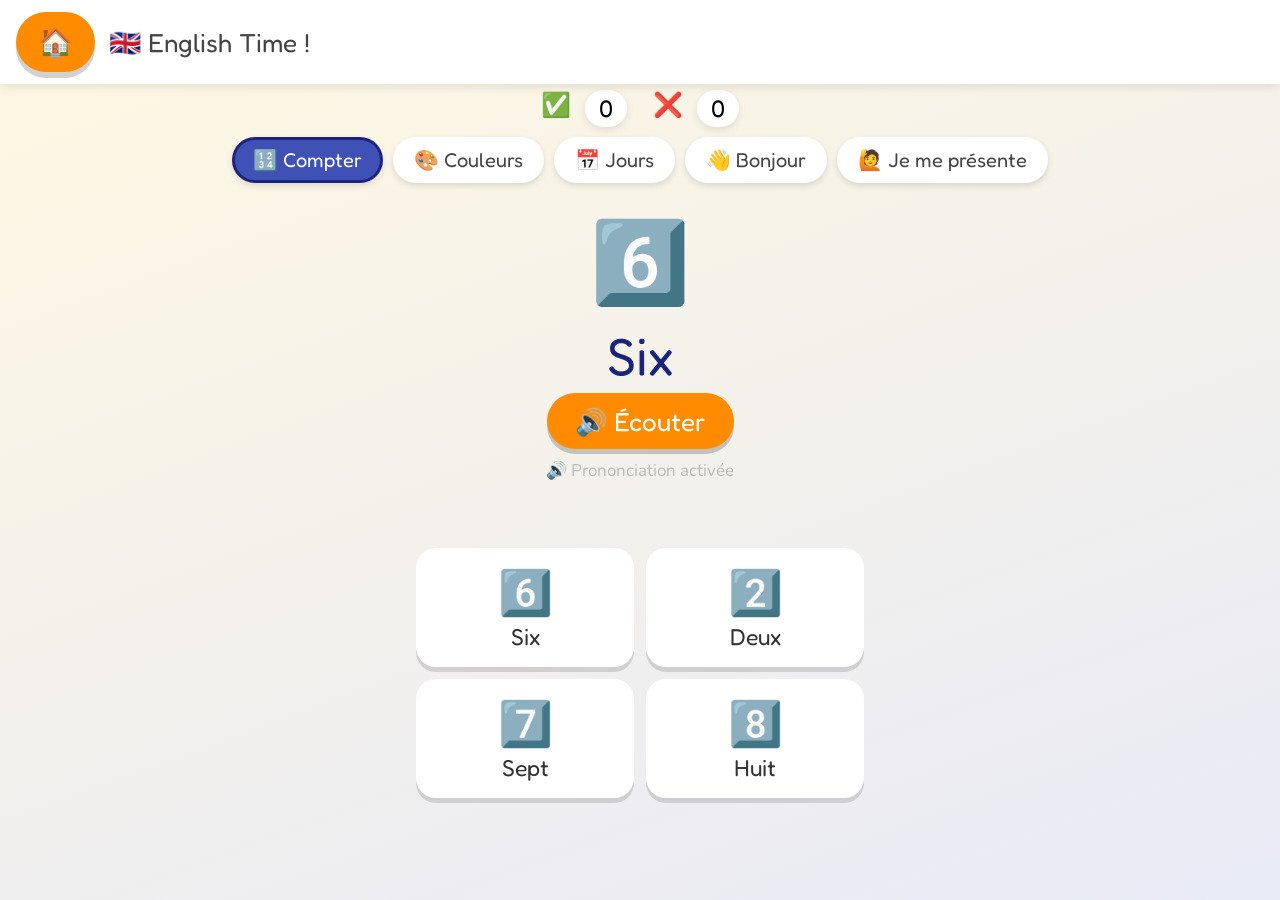
==== jeu-anglais.html @ 3a07f185 "Upload du jeu" ====
<!DOCTYPE html>
<html lang="fr">
<head>
  <meta charset="UTF-8" />
  <meta name="viewport" content="width=device-width, initial-scale=1.0, user-scalable=no" />
  <title>🇬🇧 Apprendre l'anglais</title>
  <link rel="stylesheet" href="style.css" />
  <style>
    body { background: linear-gradient(160deg, #FFF8E1, #E8EAF6); min-height: 100vh; }

    /* ---- Sélecteur de thème ---- */
    #theme-selector {
      display: flex;
      flex-wrap: wrap;
      justify-content: center;
      gap: 10px;
      padding: 10px 14px;
    }

    .theme-btn {
      border: 3px solid transparent;
      border-radius: 50px;
      padding: 8px 18px;
      background: white;
      font-family: 'Fredoka One', cursive;
      font-size: 1rem;
      cursor: pointer;
      box-shadow: 0 3px 6px rgba(0,0,0,.12);
      color: #444;
      transition: transform .12s, box-shadow .12s;
    }

    .theme-btn:active  { transform: scale(.95); box-shadow: 0 1px 3px rgba(0,0,0,.12); }
    .theme-btn.active  { background: #3F51B5; color: white; border-color: #1A237E; }

    /* ---- Mot / phrase à apprendre ---- */
    #word-display {
      text-align: center;
      padding: 10px 16px 4px;
    }

    #word-english {
      font-family: 'Fredoka One', cursive;
      font-size: 2.6rem;
      color: #1A237E;
      display: block;
    }

    #word-french {
      font-size: 1.1rem;
      color: #888;
      display: block;
      margin-top: 2px;
    }

    #word-emoji {
      font-size: 4rem;
      display: block;
      margin: 6px 0;
      animation: bounce 2s infinite;
    }

    /* ---- Bouton de prononciation ---- */
    #btn-speak {
      display: block;
      margin: 0 auto 8px;
      background: #3F51B5;
      color: white;
      border: none;
      border-radius: 50px;
      padding: 12px 28px;
      font-family: 'Fredoka One', cursive;
      font-size: 1.3rem;
      cursor: pointer;
      box-shadow: 0 5px 0 rgba(0,0,0,.2);
      transition: transform .12s, box-shadow .12s;
      min-height: 56px;
    }
    #btn-speak:active {
      transform: translateY(4px);
      box-shadow: 0 1px 0 rgba(0,0,0,.2);
    }
    #btn-speak.speaking { background: #FF8C00; }

    /* ---- Grille de réponses ---- */
    #answers {
      display: grid;
      grid-template-columns: repeat(2, 1fr);
      gap: 12px;
      padding: 8px 16px 24px;
      max-width: 480px;
      margin: 0 auto;
    }

    .ans-btn {
      border: 3px solid transparent;
      border-radius: 20px;
      background: white;
      box-shadow: 0 5px 0 rgba(0,0,0,.13);
      cursor: pointer;
      padding: 14px 8px;
      font-family: 'Fredoka One', cursive;
      font-size: 1.15rem;
      color: #333;
      display: flex;
      flex-direction: column;
      align-items: center;
      gap: 4px;
      min-height: 100px;
      transition: transform .12s, box-shadow .12s;
    }
    .ans-btn:active {
      transform: translateY(4px);
      box-shadow: 0 1px 0 rgba(0,0,0,.13);
    }
    .ans-btn .ans-emoji { font-size: 2.2rem; }
    .ans-btn.correct { background: #C8E6C9; border-color: #4CAF50; }
    .ans-btn.wrong   { background: #FFCDD2; border-color: #FF4B4B; }

    /* ---- Score ---- */
    #score-zone {
      display: flex;
      justify-content: center;
      gap: 14px;
      font-family: 'Fredoka One', cursive;
      font-size: 1.2rem;
      padding: 6px 16px 0;
    }
    #score-zone span {
      background: white;
      border-radius: 50px;
      padding: 4px 14px;
      box-shadow: 0 3px 8px rgba(0,0,0,.1);
    }

    /* ---- Feedback ---- */
    #feedback {
      text-align: center;
      font-family: 'Fredoka One', cursive;
      font-size: 1.8rem;
      min-height: 52px;
      padding: 4px;
    }

    /* ---- Info SpeechSynthesis ---- */
    #speech-info {
      text-align: center;
      font-size: .85rem;
      color: #bbb;
      padding: 2px 16px 6px;
    }
  </style>
</head>
<body>

  <nav class="nav-bar">
    <a href="index.html" class="btn-home" aria-label="Retour au menu">🏠</a>
    <span class="nav-title">🇬🇧 English Time !</span>
  </nav>

  <!-- Score -->
  <div id="score-zone">
    ✅ <span id="good">0</span> &nbsp; ❌ <span id="bad">0</span>
  </div>

  <!-- Sélecteur de thème -->
  <div id="theme-selector" role="group" aria-label="Choisir un thème"></div>

  <!-- Affichage du mot à apprendre -->
  <div id="word-display">
    <span id="word-emoji" aria-hidden="true"></span>
    <span id="word-english" aria-live="polite"></span>
    <span id="word-french"></span>
  </div>

  <!-- Bouton prononcer -->
  <button id="btn-speak">🔊 Écouter</button>
  <p id="speech-info"></p>

  <!-- Feedback -->
  <div id="feedback" aria-live="polite"></div>

  <!-- Réponses -->
  <div id="answers" role="group" aria-label="Choisir la bonne réponse"></div>

  <script>
    /* ============================================================
       Jeu : Apprendre l'anglais
       ============================================================
       Thèmes disponibles :
         1. Compter (numbers)
         2. Couleurs (colors)
         3. Jours de la semaine (days)
         4. Salutations (greetings)
         5. Se présenter (introductions)

       Fonctionnement :
         - On affiche le mot EN anglais avec son emoji
         - On propose 4 traductions françaises
         - L'enfant doit choisir la bonne traduction
         - Le mot est prononcé en anglais via SpeechSynthesis
       ============================================================ */

    const THEMES = {
      numbers: {
        label: '🔢 Compter',
        items: [
          { en: 'One',   fr: 'Un',    emoji: '1️⃣' },
          { en: 'Two',   fr: 'Deux',  emoji: '2️⃣' },
          { en: 'Three', fr: 'Trois', emoji: '3️⃣' },
          { en: 'Four',  fr: 'Quatre',emoji: '4️⃣' },
          { en: 'Five',  fr: 'Cinq',  emoji: '5️⃣' },
          { en: 'Six',   fr: 'Six',   emoji: '6️⃣' },
          { en: 'Seven', fr: 'Sept',  emoji: '7️⃣' },
          { en: 'Eight', fr: 'Huit',  emoji: '8️⃣' },
          { en: 'Nine',  fr: 'Neuf',  emoji: '9️⃣' },
          { en: 'Ten',   fr: 'Dix',   emoji: '🔟' },
        ]
      },
      colors: {
        label: '🎨 Couleurs',
        items: [
          { en: 'Red',    fr: 'Rouge',  emoji: '🔴' },
          { en: 'Blue',   fr: 'Bleu',   emoji: '🔵' },
          { en: 'Yellow', fr: 'Jaune',  emoji: '🟡' },
          { en: 'Green',  fr: 'Vert',   emoji: '🟢' },
          { en: 'Orange', fr: 'Orange', emoji: '🟠' },
          { en: 'Purple', fr: 'Violet', emoji: '🟣' },
          { en: 'Pink',   fr: 'Rose',   emoji: '🩷' },
          { en: 'White',  fr: 'Blanc',  emoji: '⚪' },
          { en: 'Black',  fr: 'Noir',   emoji: '⚫' },
        ]
      },
      days: {
        label: '📅 Jours',
        items: [
          { en: 'Monday',    fr: 'Lundi',    emoji: '📅' },
          { en: 'Tuesday',   fr: 'Mardi',    emoji: '📅' },
          { en: 'Wednesday', fr: 'Mercredi', emoji: '📅' },
          { en: 'Thursday',  fr: 'Jeudi',    emoji: '📅' },
          { en: 'Friday',    fr: 'Vendredi', emoji: '🎉' },
          { en: 'Saturday',  fr: 'Samedi',   emoji: '🌟' },
          { en: 'Sunday',    fr: 'Dimanche', emoji: '☀️' },
        ]
      },
      greetings: {
        label: '👋 Bonjour',
        items: [
          { en: 'Hello',         fr: 'Bonjour',    emoji: '👋' },
          { en: 'Good morning',  fr: 'Bonjour (matin)', emoji: '🌅' },
          { en: 'Good night',    fr: 'Bonne nuit', emoji: '🌙' },
          { en: 'Goodbye',       fr: 'Au revoir',  emoji: '👋' },
          { en: 'How are you?',  fr: 'Comment vas-tu ?', emoji: '😊' },
          { en: 'Very well',     fr: 'Très bien',  emoji: '😄' },
          { en: 'Thank you',     fr: 'Merci',      emoji: '🙏' },
          { en: 'Please',        fr: 'S\'il te plaît', emoji: '✨' },
        ]
      },
      intro: {
        label: '🙋 Je me présente',
        items: [
          { en: 'My name is…',  fr: 'Je m\'appelle…', emoji: '🙋' },
          { en: 'I am …',       fr: 'J\'ai … ans',    emoji: '🎂' },
          { en: 'I like…',      fr: 'J\'aime…',       emoji: '❤️' },
          { en: 'I live in…',   fr: 'J\'habite à…',   emoji: '🏠' },
          { en: 'I am happy',   fr: 'Je suis heureux',emoji: '😄' },
          { en: 'I am sad',     fr: 'Je suis triste', emoji: '😢' },
          { en: 'Yes',          fr: 'Oui',            emoji: '✅' },
          { en: 'No',           fr: 'Non',            emoji: '❌' },
        ]
      }
    };

    /* ---- Paramètres globaux ---- */
    let currentTheme  = 'numbers';
    let currentItem   = null;
    let goodCount     = 0, badCount = 0;
    let locked        = false;
    let speechEnabled = false;
    let engVoice      = null;

    /* ---- Éléments DOM ---- */
    const themeSelEl   = document.getElementById('theme-selector');
    const emojiEl      = document.getElementById('word-emoji');
    const englishEl    = document.getElementById('word-english');
    const frenchEl     = document.getElementById('word-french');
    const speakBtn     = document.getElementById('btn-speak');
    const answersEl    = document.getElementById('answers');
    const feedbackEl   = document.getElementById('feedback');
    const goodEl       = document.getElementById('good');
    const badEl        = document.getElementById('bad');
    const speechInfoEl = document.getElementById('speech-info');

    /* ============================================================
       SpeechSynthesis
       ============================================================ */
    function initSpeech() {
      if (!window.speechSynthesis) {
        speechInfoEl.textContent = '(Synthèse vocale non disponible sur cet appareil)';
        return;
      }
      function loadVoices() {
        const voices = window.speechSynthesis.getVoices();
        // Cherche une voix anglaise (en-GB en priorité, sinon en-US)
        engVoice = voices.find(v => v.lang === 'en-GB')
                || voices.find(v => v.lang.startsWith('en-'))
                || null;
        speechEnabled = true;
        speechInfoEl.textContent = engVoice
          ? '🔊 Appuie sur le bouton pour entendre le mot en anglais !'
          : '🔊 Prononciation activée';
      }
      if (window.speechSynthesis.getVoices().length > 0) {
        loadVoices();
      } else {
        window.speechSynthesis.onvoiceschanged = loadVoices;
      }
    }

    /* Prononce un texte en anglais */
    function speak(text) {
      if (!speechEnabled || !window.speechSynthesis) return;
      window.speechSynthesis.cancel();
      const utter = new SpeechSynthesisUtterance(text);
      utter.lang = 'en-GB';
      utter.rate = 0.85;   // légèrement plus lent pour les enfants
      utter.pitch = 1.1;   // voix légèrement aiguë, enfantine
      if (engVoice) utter.voice = engVoice;
      speakBtn.classList.add('speaking');
      utter.onend = () => speakBtn.classList.remove('speaking');
      window.speechSynthesis.speak(utter);
    }

    /* Son de succès (bip aigü) via AudioContext */
    function playSuccess() {
      try {
        const ctx = new (window.AudioContext || window.webkitAudioContext)();
        const notes = [523, 659, 784, 1046]; // Do Mi Sol Do (octave +)
        notes.forEach((freq, i) => {
          const osc = ctx.createOscillator();
          const gain = ctx.createGain();
          osc.connect(gain); gain.connect(ctx.destination);
          osc.type = 'sine';
          osc.frequency.value = freq;
          gain.gain.setValueAtTime(0.3, ctx.currentTime + i * 0.12);
          gain.gain.exponentialRampToValueAtTime(0.001, ctx.currentTime + i * 0.12 + 0.2);
          osc.start(ctx.currentTime + i * 0.12);
          osc.stop (ctx.currentTime + i * 0.12 + 0.2);
        });
      } catch(e) { /* Son non disponible — silencieux */ }
    }

    /* Son d'erreur (bip grave) */
    function playError() {
      try {
        const ctx = new (window.AudioContext || window.webkitAudioContext)();
        const osc  = ctx.createOscillator();
        const gain = ctx.createGain();
        osc.connect(gain); gain.connect(ctx.destination);
        osc.type = 'sawtooth';
        osc.frequency.value = 180;
        gain.gain.setValueAtTime(0.25, ctx.currentTime);
        gain.gain.exponentialRampToValueAtTime(0.001, ctx.currentTime + 0.4);
        osc.start(ctx.currentTime);
        osc.stop (ctx.currentTime + 0.4);
      } catch(e) {}
    }

    /* ============================================================
       Interface thèmes
       ============================================================ */
    function buildThemeSelector() {
      themeSelEl.innerHTML = '';
      Object.entries(THEMES).forEach(([key, theme]) => {
        const btn = document.createElement('button');
        btn.className = 'theme-btn' + (key === currentTheme ? ' active' : '');
        btn.textContent = theme.label;

        function selectTheme(e) {
          e.preventDefault();
          currentTheme = key;
          themeSelEl.querySelectorAll('.theme-btn').forEach(b => b.classList.remove('active'));
          btn.classList.add('active');
          newRound();
        }
        btn.addEventListener('click',      selectTheme, { passive: false });
        btn.addEventListener('touchstart', selectTheme, { passive: false });
        themeSelEl.appendChild(btn);
      });
    }

    /* ============================================================
       Logique du jeu
       ============================================================ */
    function shuffle(arr) {
      const a = [...arr]; for (let i = a.length-1; i>0; i--) { const j = Math.floor(Math.random()*(i+1)); [a[i],a[j]]=[a[j],a[i]]; } return a;
    }

    function newRound() {
      locked = false;
      feedbackEl.textContent = '';
      answersEl.innerHTML = '';

      const items = THEMES[currentTheme].items;

      // Sélectionne l'item cible
      currentItem = items[Math.floor(Math.random() * items.length)];

      // Affiche le mot anglais et son emoji
      emojiEl.textContent    = currentItem.emoji;
      englishEl.textContent  = currentItem.en;
      frenchEl.textContent   = ''; // caché — c'est la réponse à trouver

      // Prononce automatiquement le mot
      setTimeout(() => speak(currentItem.en), 400);

      // Construit les 4 réponses (traductions françaises)
      const wrong = items.filter(i => i.fr !== currentItem.fr);
      const shuffledWrong = shuffle(wrong).slice(0, 3);
      const choices = shuffle([currentItem, ...shuffledWrong]);

      choices.forEach(item => {
        const btn = document.createElement('button');
        btn.className = 'ans-btn';
        btn.innerHTML = `<span class="ans-emoji">${item.emoji}</span><span>${item.fr}</span>`;
        btn.setAttribute('aria-label', item.fr);
        btn.style.animationDelay = '0s';

        function pick(e) {
          e.preventDefault();
          if (locked) return;
          locked = true;
          answersEl.querySelectorAll('.ans-btn').forEach(b => b.disabled = true);

          // Révèle la traduction sous le mot anglais
          frenchEl.textContent = '= ' + currentItem.fr;

          if (item.fr === currentItem.fr) {
            goodCount++;
            goodEl.textContent = goodCount;
            btn.classList.add('correct');
            playSuccess();
            speak(currentItem.en); // répète le mot
            const msgs = ['🌟 Bravo !', '✨ Super !', '🎉 Excellent !', '👏 Well done !'];
            feedbackEl.textContent = msgs[Math.floor(Math.random() * msgs.length)];
            feedbackEl.style.color = '#4CAF50';
            setTimeout(newRound, 2000);
          } else {
            badCount++;
            badEl.textContent = badCount;
            btn.classList.add('wrong');
            playError();
            feedbackEl.textContent = '❌ Non ! La bonne réponse est : ' + currentItem.fr;
            feedbackEl.style.color = '#FF4B4B';
            // Surligne la bonne réponse
            answersEl.querySelectorAll('.ans-btn').forEach(b => {
              const label = b.getAttribute('aria-label');
              if (label === currentItem.fr) b.classList.add('correct');
            });
            setTimeout(newRound, 2200);
          }
        }

        btn.addEventListener('click',      pick, { passive: false });
        btn.addEventListener('touchstart', pick, { passive: false });
        answersEl.appendChild(btn);
      });
    }

    /* Bouton "Écouter" */
    speakBtn.addEventListener('click', () => speak(currentItem ? currentItem.en : ''));
    speakBtn.addEventListener('touchstart', e => { e.preventDefault(); speak(currentItem ? currentItem.en : ''); }, { passive: false });

    /* ---- Démarrage ---- */
    initSpeech();
    buildThemeSelector();
    newRound();
  </script>
</body>
</html>
---- style.css ----
/* ============================================================
   style.css — Feuille de style commune
   Site de mini-jeux éducatifs pour enfants 3-5 ans
   Design : mobile-first, coloré, amusant
   ============================================================ */

/* --- Importation de la police arrondie Google Fonts --- */
@import url('https://fonts.googleapis.com/css2?family=Fredoka+One&family=Nunito:wght@400;700;900&display=swap');

/* ---- Variables CSS globales ---- */
:root {
  --col-red:     #FF4B4B;
  --col-orange:  #FF8C00;
  --col-yellow:  #FFD700;
  --col-green:   #4CAF50;
  --col-blue:    #2196F3;
  --col-purple:  #9C27B0;
  --col-pink:    #FF69B4;
  --col-teal:    #00BCD4;

  --bg-main:     #FFF9F0;
  --shadow:      0 6px 0 rgba(0,0,0,.18);
  --radius:      20px;
  --radius-btn:  50px;

  /* Taille de police de base (mobile) */
  font-size: 18px;
}

/* ---- Reset minimal ---- */
*, *::before, *::after {
  box-sizing: border-box;
  margin: 0;
  padding: 0;
  -webkit-tap-highlight-color: transparent; /* supprime le flash bleu sur mobile */
}

body {
  font-family: 'Nunito', sans-serif;
  background-color: var(--bg-main);
  min-height: 100vh;
  overflow-x: hidden;
  /* Fond avec motif de points subtils */
  background-image: radial-gradient(circle, #e8e0d5 1px, transparent 1px);
  background-size: 28px 28px;
}

/* ---- Barre de navigation (bouton maison) ---- */
.nav-bar {
  display: flex;
  align-items: center;
  padding: 12px 16px;
  background: white;
  box-shadow: 0 3px 10px rgba(0,0,0,.1);
  position: sticky;
  top: 0;
  z-index: 100;
}

.btn-home {
  display: inline-flex;
  align-items: center;
  justify-content: center;
  background: var(--col-orange);
  color: white;
  border: none;
  border-radius: var(--radius-btn);
  padding: 12px 22px;
  font-size: 1.4rem;
  font-family: 'Fredoka One', cursive;
  text-decoration: none;
  box-shadow: var(--shadow);
  cursor: pointer;
  transition: transform .15s, box-shadow .15s;
  /* Zone de clic large pour les petits doigts */
  min-width: 60px;
  min-height: 60px;
  gap: 8px;
}

.btn-home:active {
  transform: translateY(4px);
  box-shadow: 0 2px 0 rgba(0,0,0,.18);
}

.nav-title {
  font-family: 'Fredoka One', cursive;
  font-size: 1.3rem;
  margin-left: 14px;
  color: #444;
}

/* ---- Titre principal d'une page de jeu ---- */
.game-title {
  font-family: 'Fredoka One', cursive;
  font-size: 2rem;
  text-align: center;
  margin: 18px 12px 8px;
  color: #333;
  text-shadow: 2px 2px 0 rgba(0,0,0,.1);
}

/* ---- Score / compteur générique ---- */
.score-bar {
  display: flex;
  justify-content: center;
  gap: 20px;
  padding: 8px 16px;
  font-family: 'Fredoka One', cursive;
  font-size: 1.3rem;
  color: #555;
}

.score-bar span {
  background: white;
  border-radius: var(--radius);
  padding: 6px 18px;
  box-shadow: 0 3px 6px rgba(0,0,0,.1);
}

/* ---- Bouton d'action générique ---- */
.btn-action {
  display: inline-flex;
  align-items: center;
  justify-content: center;
  background: var(--col-green);
  color: white;
  border: none;
  border-radius: var(--radius-btn);
  padding: 16px 36px;
  font-size: 1.4rem;
  font-family: 'Fredoka One', cursive;
  cursor: pointer;
  box-shadow: var(--shadow);
  transition: transform .15s, box-shadow .15s;
  min-height: 64px;
}

.btn-action:active {
  transform: translateY(4px);
  box-shadow: 0 2px 0 rgba(0,0,0,.18);
}

/* ---- Zone de jeu centrale ---- */
.game-area {
  max-width: 600px;
  margin: 0 auto;
  padding: 12px 16px 32px;
}

/* ---- Feedback (bravo / essaie encore) ---- */
.feedback {
  text-align: center;
  font-family: 'Fredoka One', cursive;
  font-size: 2rem;
  min-height: 56px;
  padding: 8px;
  transition: opacity .3s;
}

.feedback.correct { color: var(--col-green); }
.feedback.wrong   { color: var(--col-red);   }

/* ---- Animation bounce générique ---- */
@keyframes bounce {
  0%, 100% { transform: translateY(0);    }
  40%       { transform: translateY(-14px); }
  60%       { transform: translateY(-7px);  }
}

@keyframes pop {
  0%   { transform: scale(1);   }
  50%  { transform: scale(1.35);}
  100% { transform: scale(0) rotate(20deg); opacity: 0; }
}

@keyframes wiggle {
  0%, 100% { transform: rotate(0deg);   }
  25%       { transform: rotate(-8deg);  }
  75%       { transform: rotate(8deg);   }
}

@keyframes fadeIn {
  from { opacity: 0; transform: translateY(20px); }
  to   { opacity: 1; transform: translateY(0);    }
}

@keyframes star-pulse {
  0%, 100% { transform: scale(1) rotate(0deg);   }
  50%       { transform: scale(1.4) rotate(15deg);}
}

/* ---- Overlay de résultat ---- */
.overlay {
  display: none;
  position: fixed;
  inset: 0;
  background: rgba(0,0,0,.5);
  z-index: 200;
  align-items: center;
  justify-content: center;
}

.overlay.show {
  display: flex;
  animation: fadeIn .3s ease;
}

.overlay-box {
  background: white;
  border-radius: 30px;
  padding: 36px 40px;
  text-align: center;
  max-width: 340px;
  width: 90%;
  box-shadow: 0 16px 40px rgba(0,0,0,.3);
}

.overlay-box .emoji-big {
  font-size: 4rem;
  display: block;
  margin-bottom: 12px;
  animation: star-pulse 1s infinite;
}

.overlay-box h2 {
  font-family: 'Fredoka One', cursive;
  font-size: 2rem;
  color: #333;
  margin-bottom: 8px;
}

.overlay-box p {
  font-size: 1.1rem;
  color: #666;
  margin-bottom: 24px;
}

/* ============================================================
   PAGE D'ACCUEIL — index.html
   ============================================================ */

.home-header {
  text-align: center;
  padding: 28px 16px 12px;
}

.home-header .logo {
  font-size: 3.5rem;
  display: block;
  animation: bounce 2s infinite;
}

.home-header h1 {
  font-family: 'Fredoka One', cursive;
  font-size: 2.2rem;
  color: #333;
  line-height: 1.2;
  margin-top: 6px;
}

.home-header p {
  font-size: 1rem;
  color: #888;
  margin-top: 6px;
}

/* Grille de jeux */
.games-grid {
  display: grid;
  grid-template-columns: repeat(2, 1fr);
  gap: 16px;
  padding: 18px 16px 40px;
  max-width: 540px;
  margin: 0 auto;
}

/* Carte de jeu */
.game-card {
  display: flex;
  flex-direction: column;
  align-items: center;
  justify-content: center;
  text-decoration: none;
  border-radius: 24px;
  padding: 24px 12px 20px;
  min-height: 150px;
  box-shadow: var(--shadow);
  transition: transform .15s, box-shadow .15s;
  animation: fadeIn .5s ease both;
  cursor: pointer;
  border: none;
  font-family: inherit;
}

.game-card:active {
  transform: translateY(5px) scale(.97);
  box-shadow: 0 2px 0 rgba(0,0,0,.18);
}

/* Couleur de chaque carte */
.game-card:nth-child(1) { background: linear-gradient(135deg, #FF6B9D, #FF4B4B); animation-delay: .05s; }
.game-card:nth-child(2) { background: linear-gradient(135deg, #FFB347, #FF8C00); animation-delay: .10s; }
.game-card:nth-child(3) { background: linear-gradient(135deg, #77DD77, #2D9B2D); animation-delay: .15s; }
.game-card:nth-child(4) { background: linear-gradient(135deg, #87CEEB, #2196F3); animation-delay: .20s; }
.game-card:nth-child(5) { background: linear-gradient(135deg, #DDA0DD, #9C27B0); animation-delay: .25s; }
.game-card:nth-child(6) { background: linear-gradient(135deg, #FFD700, #FFA500); animation-delay: .30s; }

.game-card .card-emoji {
  font-size: 3.4rem;
  line-height: 1;
  margin-bottom: 10px;
  filter: drop-shadow(0 3px 4px rgba(0,0,0,.2));
  display: block;
}

.game-card .card-label {
  font-family: 'Fredoka One', cursive;
  font-size: 1.25rem;
  color: white;
  text-shadow: 0 2px 4px rgba(0,0,0,.25);
  text-align: center;
}

/* Nuage décoratif d'arrière-plan */
.cloud {
  position: fixed;
  font-size: 5rem;
  opacity: .08;
  pointer-events: none;
  animation: float 8s ease-in-out infinite;
}
.cloud:nth-child(1) { top: 8%;  left: 5%;  animation-delay: 0s;   }
.cloud:nth-child(2) { top: 25%; right: 3%; animation-delay: 2.5s; }
.cloud:nth-child(3) { bottom: 20%; left: 10%; animation-delay: 5s; }

@keyframes float {
  0%, 100% { transform: translateY(0px);   }
  50%       { transform: translateY(-18px); }
}

/* ============================================================
   Responsive — Tablette & Desktop
   ============================================================ */
@media (min-width: 480px) {
  .games-grid { grid-template-columns: repeat(3, 1fr); }
  .game-card  { min-height: 160px; }
  .game-card .card-emoji { font-size: 3.8rem; }
}

@media (min-width: 768px) {
  :root { font-size: 20px; }
  .home-header h1  { font-size: 2.8rem; }
  .game-title      { font-size: 2.4rem; }
  .games-grid      { gap: 20px; padding: 24px 20px 48px; }
}
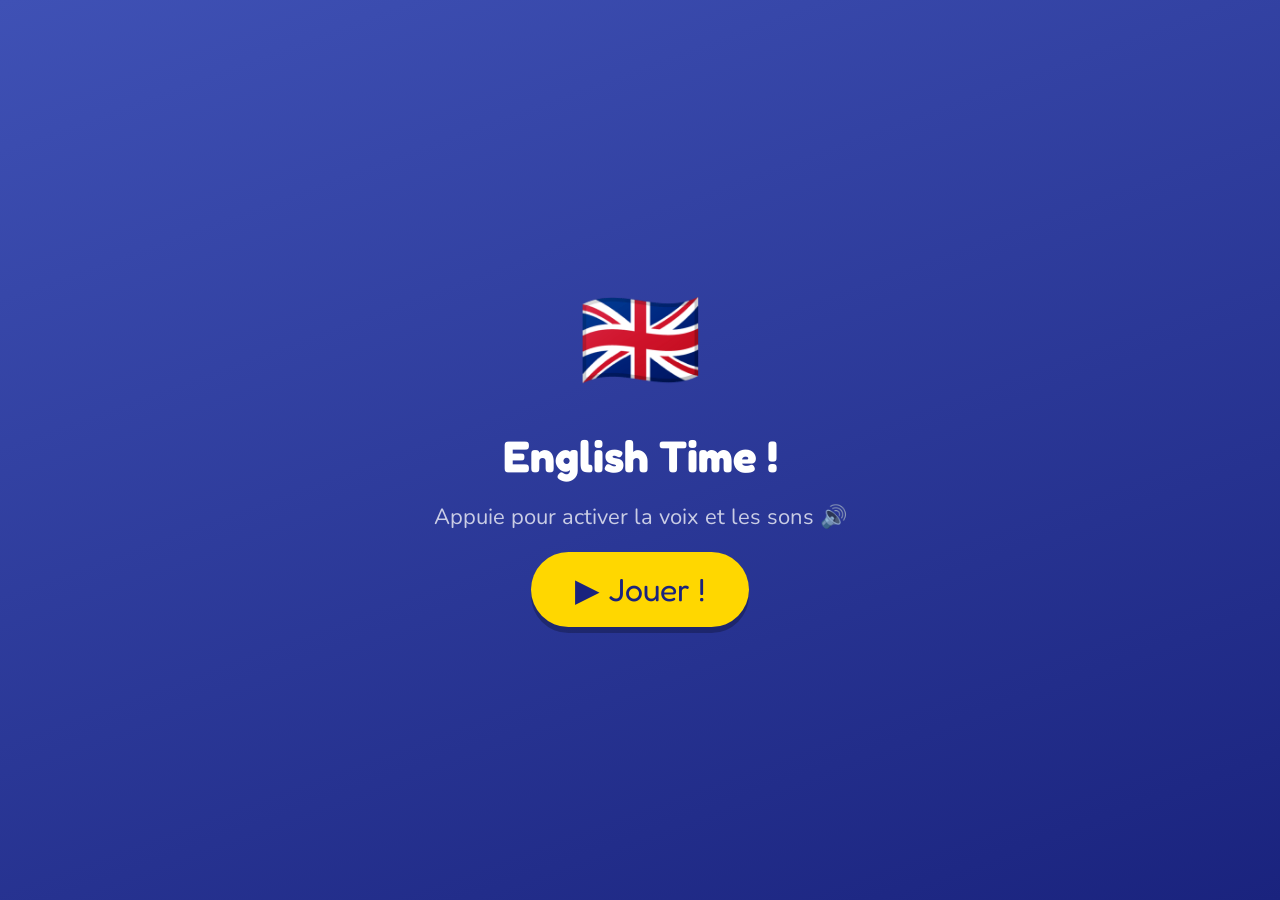
==== commit a45eb041: "Ajout de jeu et fix sound" ====
--- a/jeu-anglais.html
+++ b/jeu-anglais.html
@@ -8,6 +8,54 @@
   <style>
     body { background: linear-gradient(160deg, #FFF8E1, #E8EAF6); min-height: 100vh; }
 
+    /* ---- Overlay "Appuie pour commencer" (déverrouillag audio mobile) ---- */
+    #unlock-overlay {
+      position: fixed;
+      inset: 0;
+      background: linear-gradient(160deg, #3F51B5, #1A237E);
+      z-index: 999;
+      display: flex;
+      flex-direction: column;
+      align-items: center;
+      justify-content: center;
+      gap: 20px;
+      cursor: pointer;
+    }
+    #unlock-overlay.hidden { display: none; }
+
+    #unlock-overlay .ul-emoji {
+      font-size: 5rem;
+      animation: bounce 1.5s infinite;
+    }
+    #unlock-overlay h2 {
+      font-family: 'Fredoka One', cursive;
+      color: white;
+      font-size: 2.2rem;
+      text-align: center;
+      padding: 0 24px;
+    }
+    #unlock-overlay p {
+      color: rgba(255,255,255,.75);
+      font-family: 'Nunito', sans-serif;
+      font-size: 1.1rem;
+      text-align: center;
+      padding: 0 24px;
+    }
+    #unlock-overlay .ul-btn {
+      background: #FFD700;
+      color: #1A237E;
+      border: none;
+      border-radius: 50px;
+      padding: 18px 44px;
+      font-family: 'Fredoka One', cursive;
+      font-size: 1.6rem;
+      cursor: pointer;
+      box-shadow: 0 6px 0 rgba(0,0,0,.25);
+      animation: star-pulse 1.2s infinite;
+      min-width: 200px;
+      min-height: 70px;
+    }
+
     /* ---- Sélecteur de thème ---- */
     #theme-selector {
       display: flex;
@@ -82,6 +130,13 @@
     }
     #btn-speak.speaking { background: #FF8C00; }
 
+    /* Pulse pour inviter à taper le bouton écouter */
+    @keyframes speak-pulse {
+      0%, 100% { box-shadow: 0 5px 0 rgba(0,0,0,.2), 0 0 0 0 rgba(63,81,181,.4); }
+      50%       { box-shadow: 0 5px 0 rgba(0,0,0,.2), 0 0 0 12px rgba(63,81,181,0); }
+    }
+    #btn-speak:not(.speaking) { animation: speak-pulse 2s infinite; }
+
     /* ---- Grille de réponses ---- */
     #answers {
       display: grid;
@@ -152,6 +207,20 @@
   </style>
 </head>
 <body>
+
+  <!--
+    ============================================================
+    OVERLAY "Appuie pour commencer"
+    Obligatoire sur iOS/Android pour débloquer AudioContext
+    et SpeechSynthesis (politique autoplay des navigateurs).
+    ============================================================
+  -->
+  <div id="unlock-overlay" role="dialog" aria-modal="true" aria-label="Démarrer le jeu">
+    <span class="ul-emoji" aria-hidden="true">🇬🇧</span>
+    <h2>English Time !</h2>
+    <p>Appuie pour activer la voix et les sons 🔊</p>
+    <button class="ul-btn" id="btn-unlock">▶ Jouer !</button>
+  </div>
 
   <nav class="nav-bar">
     <a href="index.html" class="btn-home" aria-label="Retour au menu">🏠</a>
@@ -271,103 +340,152 @@
       }
     };
 
-    /* ---- Paramètres globaux ---- */
-    let currentTheme  = 'numbers';
-    let currentItem   = null;
-    let goodCount     = 0, badCount = 0;
-    let locked        = false;
-    let speechEnabled = false;
-    let engVoice      = null;
+    /* ============================================================
+       PARAMÈTRES GLOBAUX
+       ============================================================ */
+    let currentTheme = 'numbers';
+    let currentItem  = null;
+    let goodCount    = 0, badCount = 0;
+    let locked       = false;
+    let audioUnlocked = false;   // true après le premier geste utilisateur
+
+    /* --- AudioContext PARTAGÉ (une seule instance = obligatoire sur mobile) --- */
+    let audioCtx = null;
+
+    /* --- Voix anglaise pour SpeechSynthesis --- */
+    let engVoice = null;
 
     /* ---- Éléments DOM ---- */
-    const themeSelEl   = document.getElementById('theme-selector');
-    const emojiEl      = document.getElementById('word-emoji');
-    const englishEl    = document.getElementById('word-english');
-    const frenchEl     = document.getElementById('word-french');
-    const speakBtn     = document.getElementById('btn-speak');
-    const answersEl    = document.getElementById('answers');
-    const feedbackEl   = document.getElementById('feedback');
-    const goodEl       = document.getElementById('good');
-    const badEl        = document.getElementById('bad');
-    const speechInfoEl = document.getElementById('speech-info');
-
-    /* ============================================================
-       SpeechSynthesis
-       ============================================================ */
-    function initSpeech() {
-      if (!window.speechSynthesis) {
-        speechInfoEl.textContent = '(Synthèse vocale non disponible sur cet appareil)';
-        return;
+    const unlockOverlay = document.getElementById('unlock-overlay');
+    const btnUnlock     = document.getElementById('btn-unlock');
+    const themeSelEl    = document.getElementById('theme-selector');
+    const emojiEl       = document.getElementById('word-emoji');
+    const englishEl     = document.getElementById('word-english');
+    const frenchEl      = document.getElementById('word-french');
+    const speakBtn      = document.getElementById('btn-speak');
+    const answersEl     = document.getElementById('answers');
+    const feedbackEl    = document.getElementById('feedback');
+    const goodEl        = document.getElementById('good');
+    const badEl         = document.getElementById('bad');
+    const speechInfoEl  = document.getElementById('speech-info');
+
+    /* ============================================================
+       DÉVERROUILLAGE AUDIO — doit être appelé depuis un tap direct
+       ============================================================
+       iOS et Android refusent AudioContext et SpeechSynthesis
+       si aucun geste utilisateur n'a eu lieu au préalable.
+       L'overlay force ce premier geste.
+       ============================================================ */
+    function unlockAudio() {
+      /* 1. Crée (ou reprend) l'AudioContext depuis le geste */
+      if (!audioCtx) {
+        audioCtx = new (window.AudioContext || window.webkitAudioContext)();
       }
-      function loadVoices() {
-        const voices = window.speechSynthesis.getVoices();
-        // Cherche une voix anglaise (en-GB en priorité, sinon en-US)
-        engVoice = voices.find(v => v.lang === 'en-GB')
-                || voices.find(v => v.lang.startsWith('en-'))
-                || null;
-        speechEnabled = true;
-        speechInfoEl.textContent = engVoice
-          ? '🔊 Appuie sur le bouton pour entendre le mot en anglais !'
-          : '🔊 Prononciation activée';
+      /* iOS met l'AudioContext en "suspended" au démarrage :
+         il faut le reprendre DANS le handler du geste. */
+      if (audioCtx.state === 'suspended') {
+        audioCtx.resume();
       }
-      if (window.speechSynthesis.getVoices().length > 0) {
-        loadVoices();
-      } else {
-        window.speechSynthesis.onvoiceschanged = loadVoices;
+
+      /* 2. Déverrouille SpeechSynthesis sur iOS avec une utterance silencieuse.
+         iOS requiert un premier speak() synchrone dans un event handler. */
+      if (window.speechSynthesis) {
+        const silent = new SpeechSynthesisUtterance(' ');
+        silent.volume = 0;       // silencieuse
+        silent.lang   = 'en-GB';
+        window.speechSynthesis.speak(silent);
       }
-    }
-
-    /* Prononce un texte en anglais */
+
+      audioUnlocked = true;
+    }
+
+    /* ============================================================
+       SPEECHSYNTHESIS — chargement des voix
+       ============================================================ */
+    function loadVoices() {
+      if (!window.speechSynthesis) return;
+      const voices = window.speechSynthesis.getVoices();
+      /* Priorité : en-GB > en-US > n'importe quelle voix anglaise */
+      engVoice = voices.find(v => v.lang === 'en-GB')
+              || voices.find(v => v.lang === 'en-US')
+              || voices.find(v => v.lang.startsWith('en'))
+              || null;
+      speechInfoEl.textContent = engVoice
+        ? '🔊 Appuie sur le bouton pour entendre le mot en anglais !'
+        : (voices.length > 0 ? '🔊 Prononciation activée' : '');
+    }
+
+    /* Les navigateurs mobiles chargent les voix de façon asynchrone */
+    if (window.speechSynthesis) {
+      loadVoices();
+      window.speechSynthesis.onvoiceschanged = loadVoices;
+    }
+
+    /* Prononce un texte en anglais.
+       ⚠️  NE PAS appeler depuis setTimeout sur mobile — toujours
+           depuis un event handler direct (click / touchstart). */
     function speak(text) {
-      if (!speechEnabled || !window.speechSynthesis) return;
+      if (!audioUnlocked || !window.speechSynthesis) return;
+
+      /* Workaround iOS : annuler avant de relancer évite le gel */
       window.speechSynthesis.cancel();
-      const utter = new SpeechSynthesisUtterance(text);
-      utter.lang = 'en-GB';
-      utter.rate = 0.85;   // légèrement plus lent pour les enfants
-      utter.pitch = 1.1;   // voix légèrement aiguë, enfantine
+
+      const utter    = new SpeechSynthesisUtterance(text);
+      utter.lang     = 'en-GB';
+      utter.rate     = 0.85;
+      utter.pitch    = 1.1;
       if (engVoice) utter.voice = engVoice;
+
       speakBtn.classList.add('speaking');
       utter.onend = () => speakBtn.classList.remove('speaking');
+
+      /* Workaround iOS : speechSynthesis se "gèle" parfois après
+         quelques minutes sans parole. Ce ping régulier l'évite. */
       window.speechSynthesis.speak(utter);
     }
 
-    /* Son de succès (bip aigü) via AudioContext */
+    /* ============================================================
+       SONS AudioContext — succès et erreur
+       ============================================================
+       On réutilise le même audioCtx pour éviter le blocage mobile.
+       ============================================================ */
     function playSuccess() {
-      try {
-        const ctx = new (window.AudioContext || window.webkitAudioContext)();
-        const notes = [523, 659, 784, 1046]; // Do Mi Sol Do (octave +)
-        notes.forEach((freq, i) => {
-          const osc = ctx.createOscillator();
-          const gain = ctx.createGain();
-          osc.connect(gain); gain.connect(ctx.destination);
-          osc.type = 'sine';
-          osc.frequency.value = freq;
-          gain.gain.setValueAtTime(0.3, ctx.currentTime + i * 0.12);
-          gain.gain.exponentialRampToValueAtTime(0.001, ctx.currentTime + i * 0.12 + 0.2);
-          osc.start(ctx.currentTime + i * 0.12);
-          osc.stop (ctx.currentTime + i * 0.12 + 0.2);
-        });
-      } catch(e) { /* Son non disponible — silencieux */ }
-    }
-
-    /* Son d'erreur (bip grave) */
+      if (!audioCtx) return;
+      if (audioCtx.state === 'suspended') audioCtx.resume();
+      const notes = [523, 659, 784, 1046];
+      notes.forEach((freq, i) => {
+        const t    = audioCtx.currentTime + i * 0.12;
+        const osc  = audioCtx.createOscillator();
+        const gain = audioCtx.createGain();
+        osc.connect(gain);
+        gain.connect(audioCtx.destination);
+        osc.type            = 'sine';
+        osc.frequency.value = freq;
+        gain.gain.setValueAtTime(0.3, t);
+        gain.gain.exponentialRampToValueAtTime(0.001, t + 0.2);
+        osc.start(t);
+        osc.stop (t + 0.22);
+      });
+    }
+
     function playError() {
-      try {
-        const ctx = new (window.AudioContext || window.webkitAudioContext)();
-        const osc  = ctx.createOscillator();
-        const gain = ctx.createGain();
-        osc.connect(gain); gain.connect(ctx.destination);
-        osc.type = 'sawtooth';
-        osc.frequency.value = 180;
-        gain.gain.setValueAtTime(0.25, ctx.currentTime);
-        gain.gain.exponentialRampToValueAtTime(0.001, ctx.currentTime + 0.4);
-        osc.start(ctx.currentTime);
-        osc.stop (ctx.currentTime + 0.4);
-      } catch(e) {}
-    }
-
-    /* ============================================================
-       Interface thèmes
+      if (!audioCtx) return;
+      if (audioCtx.state === 'suspended') audioCtx.resume();
+      const t    = audioCtx.currentTime;
+      const osc  = audioCtx.createOscillator();
+      const gain = audioCtx.createGain();
+      osc.connect(gain);
+      gain.connect(audioCtx.destination);
+      osc.type            = 'sawtooth';
+      osc.frequency.value = 180;
+      gain.gain.setValueAtTime(0.25, t);
+      gain.gain.exponentialRampToValueAtTime(0.001, t + 0.4);
+      osc.start(t);
+      osc.stop (t + 0.42);
+    }
+
+    /* ============================================================
+       INTERFACE THÈMES
        ============================================================ */
     function buildThemeSelector() {
       themeSelEl.innerHTML = '';
@@ -390,49 +508,53 @@
     }
 
     /* ============================================================
-       Logique du jeu
+       LOGIQUE DU JEU
        ============================================================ */
     function shuffle(arr) {
-      const a = [...arr]; for (let i = a.length-1; i>0; i--) { const j = Math.floor(Math.random()*(i+1)); [a[i],a[j]]=[a[j],a[i]]; } return a;
+      const a = [...arr];
+      for (let i = a.length - 1; i > 0; i--) {
+        const j = Math.floor(Math.random() * (i + 1));
+        [a[i], a[j]] = [a[j], a[i]];
+      }
+      return a;
     }
 
     function newRound() {
       locked = false;
       feedbackEl.textContent = '';
-      answersEl.innerHTML = '';
+      answersEl.innerHTML    = '';
 
       const items = THEMES[currentTheme].items;
-
-      // Sélectionne l'item cible
       currentItem = items[Math.floor(Math.random() * items.length)];
 
-      // Affiche le mot anglais et son emoji
-      emojiEl.textContent    = currentItem.emoji;
-      englishEl.textContent  = currentItem.en;
-      frenchEl.textContent   = ''; // caché — c'est la réponse à trouver
-
-      // Prononce automatiquement le mot
-      setTimeout(() => speak(currentItem.en), 400);
-
-      // Construit les 4 réponses (traductions françaises)
-      const wrong = items.filter(i => i.fr !== currentItem.fr);
+      emojiEl.textContent   = currentItem.emoji;
+      englishEl.textContent = currentItem.en;
+      frenchEl.textContent  = ''; // masqué — c'est la réponse
+
+      /* ⚠️  PAS de setTimeout(() => speak(...)) ici !
+         Sur iOS le speak() doit venir d'un geste direct.
+         L'enfant appuie sur 🔊 pour entendre le mot. */
+
+      // Construit les 4 réponses
+      const wrong        = items.filter(i => i.fr !== currentItem.fr);
       const shuffledWrong = shuffle(wrong).slice(0, 3);
-      const choices = shuffle([currentItem, ...shuffledWrong]);
+      const choices       = shuffle([currentItem, ...shuffledWrong]);
 
       choices.forEach(item => {
         const btn = document.createElement('button');
         btn.className = 'ans-btn';
         btn.innerHTML = `<span class="ans-emoji">${item.emoji}</span><span>${item.fr}</span>`;
         btn.setAttribute('aria-label', item.fr);
-        btn.style.animationDelay = '0s';
 
         function pick(e) {
           e.preventDefault();
           if (locked) return;
           locked = true;
+
+          /* Resume AudioContext si suspendu (peut arriver après inactivité) */
+          if (audioCtx && audioCtx.state === 'suspended') audioCtx.resume();
+
           answersEl.querySelectorAll('.ans-btn').forEach(b => b.disabled = true);
-
-          // Révèle la traduction sous le mot anglais
           frenchEl.textContent = '= ' + currentItem.fr;
 
           if (item.fr === currentItem.fr) {
@@ -440,7 +562,7 @@
             goodEl.textContent = goodCount;
             btn.classList.add('correct');
             playSuccess();
-            speak(currentItem.en); // répète le mot
+            speak(currentItem.en); // ✅ appelé directement depuis le tap
             const msgs = ['🌟 Bravo !', '✨ Super !', '🎉 Excellent !', '👏 Well done !'];
             feedbackEl.textContent = msgs[Math.floor(Math.random() * msgs.length)];
             feedbackEl.style.color = '#4CAF50';
@@ -452,10 +574,8 @@
             playError();
             feedbackEl.textContent = '❌ Non ! La bonne réponse est : ' + currentItem.fr;
             feedbackEl.style.color = '#FF4B4B';
-            // Surligne la bonne réponse
             answersEl.querySelectorAll('.ans-btn').forEach(b => {
-              const label = b.getAttribute('aria-label');
-              if (label === currentItem.fr) b.classList.add('correct');
+              if (b.getAttribute('aria-label') === currentItem.fr) b.classList.add('correct');
             });
             setTimeout(newRound, 2200);
           }
@@ -467,14 +587,30 @@
       });
     }
 
-    /* Bouton "Écouter" */
-    speakBtn.addEventListener('click', () => speak(currentItem ? currentItem.en : ''));
-    speakBtn.addEventListener('touchstart', e => { e.preventDefault(); speak(currentItem ? currentItem.en : ''); }, { passive: false });
-
-    /* ---- Démarrage ---- */
-    initSpeech();
-    buildThemeSelector();
-    newRound();
+    /* ---- Bouton 🔊 Écouter (appel direct depuis geste) ---- */
+    function handleSpeak(e) {
+      e.preventDefault();
+      if (audioCtx && audioCtx.state === 'suspended') audioCtx.resume();
+      if (currentItem) speak(currentItem.en);
+    }
+    speakBtn.addEventListener('click',      handleSpeak, { passive: false });
+    speakBtn.addEventListener('touchstart', handleSpeak, { passive: false });
+
+    /* ============================================================
+       OVERLAY DE DÉMARRAGE
+       ============================================================
+       Le bouton "Jouer !" est le PREMIER geste — il déverrouille
+       AudioContext et SpeechSynthesis sur iOS/Android.
+       ============================================================ */
+    function handleUnlock(e) {
+      e.preventDefault();
+      unlockAudio();                          // ← dans le geste direct
+      unlockOverlay.classList.add('hidden');  // masque l'overlay
+      buildThemeSelector();
+      newRound();
+    }
+    btnUnlock.addEventListener('click',      handleUnlock, { passive: false });
+    btnUnlock.addEventListener('touchstart', handleUnlock, { passive: false });
   </script>
 </body>
 </html>
